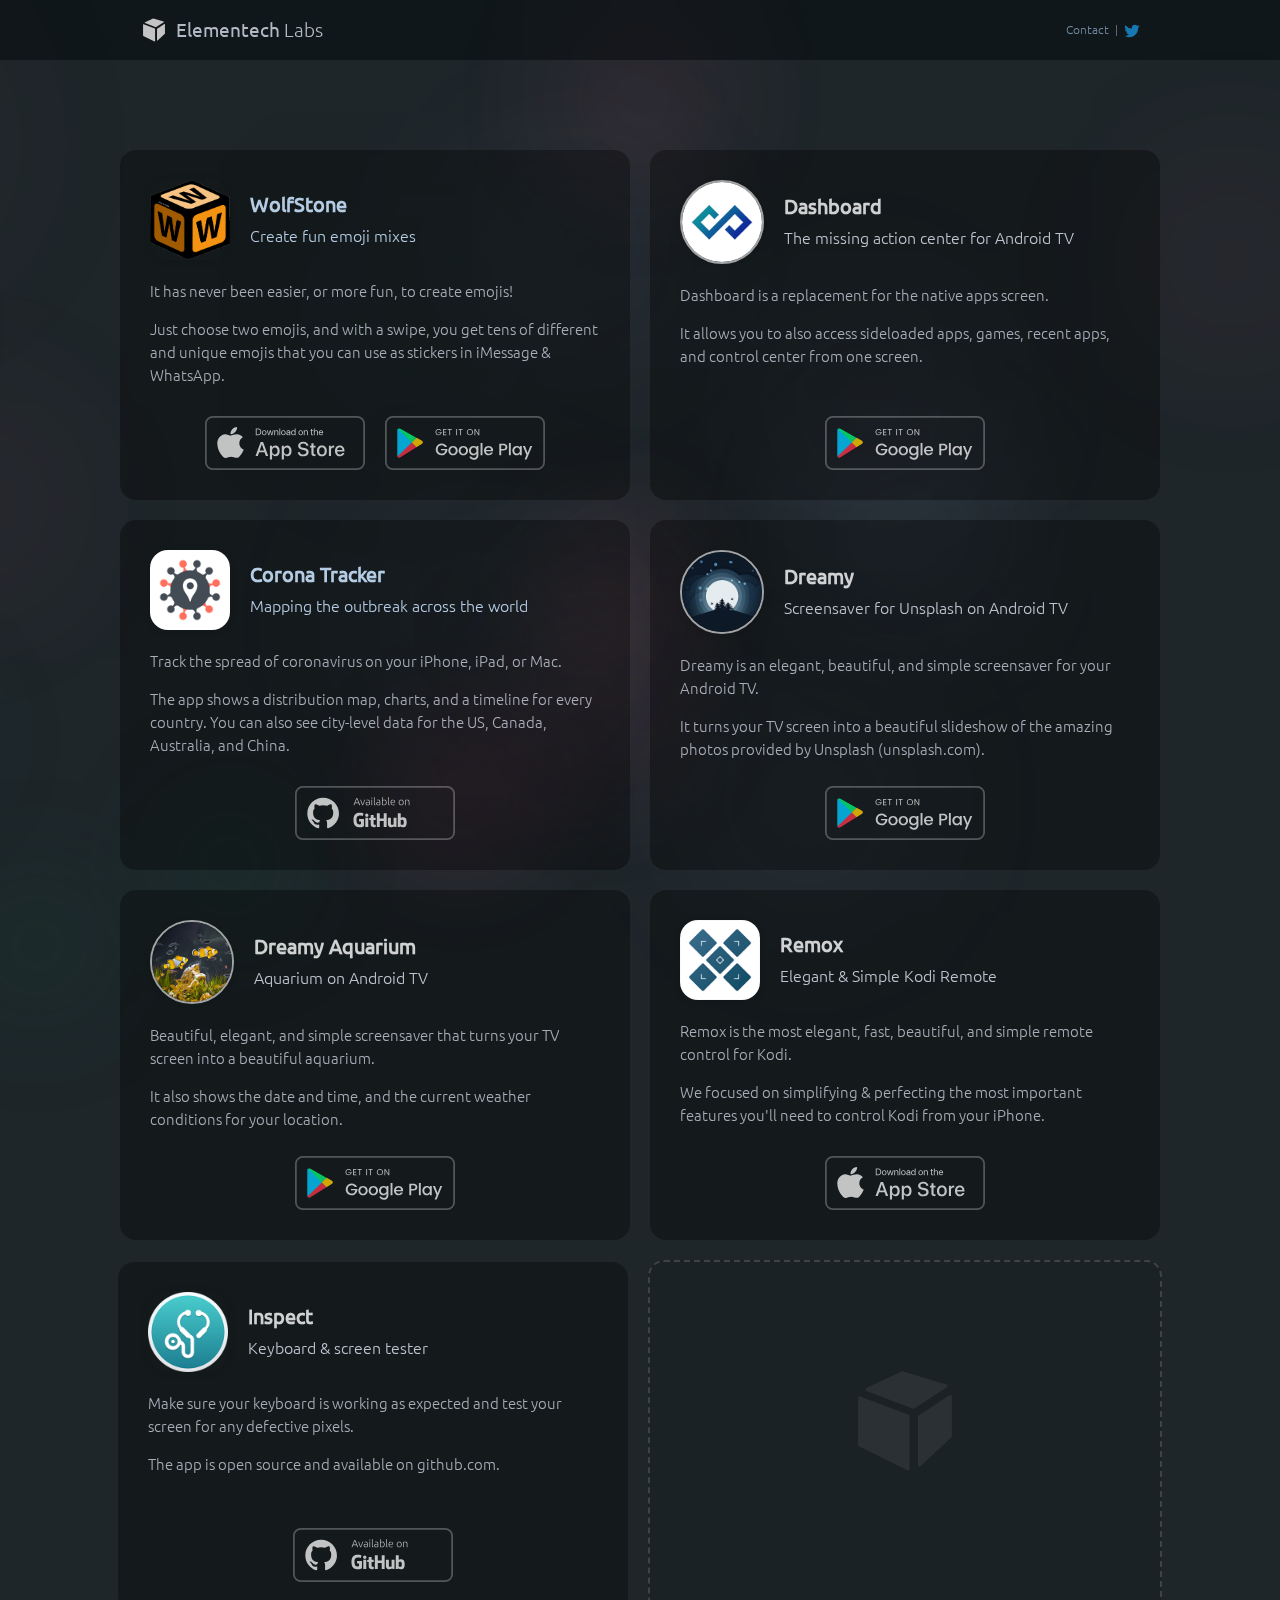
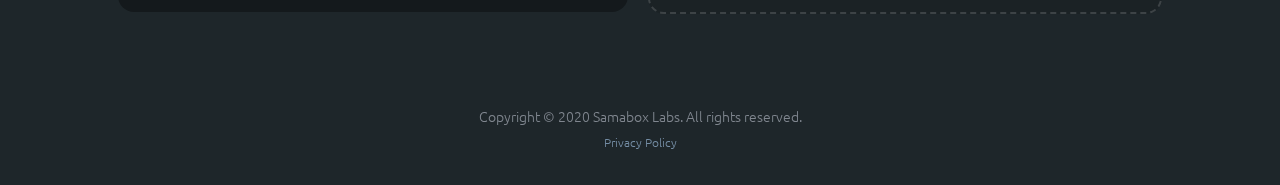
==== index.html @ 10ee75fc "עדכון אתר" ====
<!DOCTYPE html>
<html xmlns="http://www.w3.org/1999/xhtml" lang="en">


<meta http-equiv="content-type" content="text/html;charset=utf-8" />
<head>
	<meta http-equiv="Content-Type" content="text/html; charset=UTF-8">
	<title>Elementech Labs</title>
	<link rel="icon" type="image/png" href="favicon.ico" />
	<link rel="stylesheet" href="styles/main.css" type="text/css">
	<link rel="stylesheet" href="styles/background.css" type="text/css">
	<meta name="keywords" content="samabox, extensions, proxy switchy, ireader, dreamy, remox, remix, dreamy">
	<meta name="description" content="Welcome to Samabox Labs!">
	<meta name="viewport" content="width=device-width, initial-scale=1, maximum-scale=1.0, minimum-scale=1.0">
	<script type="text/javascript">
		function showContactEmail() {
			var emailAddress = "contact#sama".replace("#", "@") + "box.com";
			var contact = document.getElementById("contact");
			contact.textContent = emailAddress;
			contact.removeAttribute("href");
			contact.removeAttribute("onclick");
			return false;
		}
	</script>
	<script async src="https://www.googletagmanager.com/gtag/js?id=UA-159897071-2"></script>
	<script>
		window.dataLayer = window.dataLayer || [];
		function gtag(){dataLayer.push(arguments);}
		gtag('js', new Date());

		gtag('config', 'UA-159897071-2');
	</script>
</head>
<body>
	<div class="background">
		<span></span><span></span><span></span><span></span><span></span><span></span><span></span>
		<span></span><span></span><span></span><span></span><span></span><span></span><span></span>
		<span></span><span></span><span></span><span></span><span></span><span></span>
	</div>

	<div id="main-container">
		<div id="header" class="flex-row">
			<div class="flex-row">
				<a href="index.html" class="title flex-row">
					<img src="images/logo.svg" width="28" alt="logo">
					<span id="title"><b>Elementech</b> Labs</span>
				</a>
				<div class="contact flex-row">
					<a id="contact" href="#" onclick="return showContactEmail();">Contact</a>
					<span class="separator">|</span>
					<a href="https://twitter.com/SamaboxLabs"><img src="images/twitter.svg" width="16" height="16" alt="twitter"></a>
				</div>
			</div>
		</div>
		<div id="main-content">
			<div id="apps" class="flex-row">
				<div class="app flex-column">
					<div class="flex-row">
						<a href="https://remix.samabox.com/">
							<img class="app-icon" src="images/app-icon-wolfstone.png" height="80" alt="app icon">
						</a>
						<div class="app-info flex-column">
							<div class="app-title"><a href="">WolfStone</a></div>
							<div class="app-subtitle"><a href="https://remix.samabox.com/">Create fun emoji mixes</a></div>
						</div>
					</div>
					<div class="app-description">
						<p>It has never been easier, or more fun, to create emojis!</p>
						<p>Just choose two emojis, and with a swipe, you get tens of different and unique emojis that you can use as stickers in iMessage & WhatsApp.</p>
					</div>
					<div class="app-links flex-row">
						<a href="https://apps.apple.com/app/id1482136109">
							<img src="images/app-store.svg" alt="app store"/>
						</a>
						<span class="space"></span>
						<a href="https://play.google.com/store/apps/details?id=com.samabox.remix">
							<img src="images/play-store.svg" alt="play store"/>
						</a>
					</div>
				</div>
				<div class="app flex-column">
					<div class="flex-row">
						<img class="app-icon android" src="images/app-icon-dashboard.png" height="80" alt="app icon">
						<div class="app-info flex-column">
							<div class="app-title">Dashboard</div>
							<div class="app-subtitle">The missing action center for Android TV</div>
						</div>
					</div>
					<div class="app-description">
						<p>Dashboard is a replacement for the native apps screen.</p>
						<p>It allows you to also access sideloaded apps, games, recent apps, and control center from one screen.</p>
					</div>
					<div class="app-links flex-row">
						<a href="https://play.google.com/store/apps/details?id=com.samabox.dashboard">
							<img src="images/play-store.svg" alt="play store"/>
						</a>
					</div>
				</div>
				<div class="app flex-column">
					<div class="flex-row">
						<a href="https://coronatracker.samabox.com/">
							<img class="app-icon" src="images/app-icon-corona.png" height="80" alt="app icon">
						</a>
						<div class="app-info flex-column">
							<div class="app-title"><a href="https://coronatracker.samabox.com/">Corona Tracker</a></div>
							<div class="app-subtitle"><a href="https://coronatracker.samabox.com/">Mapping the outbreak across the world</a></div>
						</div>
					</div>
					<div class="app-description">
						<p>Track the spread of coronavirus on your iPhone, iPad, or Mac.</p>
						<p>The app shows a distribution map, charts, and a timeline for every country.
							You can also see city-level data for the US, Canada, Australia, and China.</p>
					</div>
					<div class="app-links flex-row">
						<a href="https://github.com/MhdHejazi/CoronaTracker/releases/latest">
							<img src="images/github.svg" alt="app store"/>
						</a>
					</div>
				</div>
				<div class="app flex-column">
					<div class="flex-row">
						<img class="app-icon android" src="images/app-icon-dreamy.png" height="80" alt="app icon">
						<div class="app-info flex-column">
							<div class="app-title">Dreamy</div>
							<div class="app-subtitle">Screensaver for Unsplash on Android TV</div>
						</div>
					</div>
					<div class="app-description">
						<p>Dreamy is an elegant, beautiful, and simple screensaver for your Android TV.</p>
						<p>It turns your TV screen into a beautiful slideshow of the amazing photos provided by Unsplash (unsplash.com).</p>
					</div>
					<div class="app-links flex-row">
						<a href="https://play.google.com/store/apps/details?id=com.samabox.dreamy">
							<img src="images/play-store.svg" alt="play store"/>
						</a>
					</div>
				</div>
				<div class="app flex-column">
					<div class="flex-row">
						<img class="app-icon android" src="images/app-icon-dreamy-aqua.png" height="80" alt="app icon">
						<div class="app-info flex-column">
							<div class="app-title">Dreamy Aquarium</div>
							<div class="app-subtitle">Aquarium on Android TV</div>
						</div>
					</div>
					<div class="app-description">
						<p>Beautiful, elegant, and simple screensaver that turns your TV screen into a beautiful aquarium.</p>
						<p>It also shows the date and time, and the current weather conditions for your location.</p>
					</div>
					<div class="app-links flex-row">
						<a href="https://play.google.com/store/apps/details?id=com.samabox.dreamy.aqua">
							<img src="images/play-store.svg" alt="play store"/>
						</a>
					</div>
				</div>
				<div class="app flex-column">
					<div class="flex-row">
						<img class="app-icon" src="images/app-icon-remox.png" height="80" alt="app icon">
						<div class="app-info flex-column">
							<div class="app-title">Remox</div>
							<div class="app-subtitle">Elegant & Simple Kodi Remote</div>
						</div>
					</div>
					<div class="app-description">
						<p>Remox is the most elegant, fast, beautiful, and simple remote control for Kodi.</p>
						<p>We focused on simplifying & perfecting the most important features you'll need to control Kodi from your iPhone.</p>
					</div>
					<div class="app-links flex-row">
						<a href="https://apps.apple.com/app/id1287642609">
							<img src="images/app-store.svg" alt="app store"/>
						</a>
					</div>
				</div>
				<div class="app flex-column">
					<div class="flex-row">
						<img class="app-icon" src="images/app-icon-inspect.png" height="80" alt="app icon">
						<div class="app-info flex-column">
							<div class="app-title">Inspect</div>
							<div class="app-subtitle">Keyboard & screen tester</div>
						</div>
					</div>
					<div class="app-description">
						<p>Make sure your keyboard is working as expected and test your screen for any defective pixels.</p>
						<p>The app is open source and available on github.com.</p>
					</div>
					<div class="app-links flex-row">
						<a href="https://github.com/MhdHejazi/Inspect/releases/latest">
							<img src="images/github.svg" alt="app store"/>
						</a>
					</div>
				</div>
				<div class="app flex-column" style="align-items: center; justify-content: center; border: dashed 2px #888; opacity: 0.3;">
					<img src="images/logo.svg" width="120" alt="logo" style="opacity: 0.3;">
					<p style="visibility: collapse; line-height: 0">A new app entry will be added here soon. Until that time this is a hidden text!</p>
				</div>
			</div>

			<div id="copyright">
				<span>Copyright © 2020 Samabox Labs. All rights reserved.</span>
			</div>
			<div id="footer">
				<a href="privacy/index.html">Privacy Policy</a>
				<!--<span class="separator">|</span>
				<a id="contact" href="#" onclick="return showContactEmail();">Contact</a>
				<span class="separator">|</span>
				<a href="https://twitter.com/SamaboxLabs"><img src="images/twitter.svg" width="16" height="16" alt="twitter"></a>-->
				<!--<span class="separator">|</span>-->
				<!--<a href="./privacy">Terms of Service</a>-->
			</div>
		</div>
	</div>
</body>

<!-- Mirrored from samabox.com/ by HTTrack Website Copier/3.x [XR&CO'2014], Mon, 01 Feb 2021 15:11:57 GMT -->
</html>
---- styles/main.css ----
@font-face {
	font-family: 'Ubuntu';
	font-style: normal;
	font-weight: 400;
	src: url(../fonts/Ubuntu-Regular.ttf) format('truetype');
}
@font-face {
	font-family: 'Ubuntu';
	font-style: normal;
	font-weight: 200;
	src: url(../fonts/Ubuntu-Light.ttf) format('truetype');
}
@media screen and (min-width: 800px) {
	#apps {
		margin: 80px 0 !important;
	}
}

html, body {
	width: 100%;
}
body {
	font-family: Ubuntu, Verdana, sans-serif;
	font-size: 1em;
	font-weight: 200;
	background-color: #10181df0;
	color: #cacfdcd0;
	line-height: 160%;
	margin: 0;
	padding: 0;
}
hr {
	height: 0px;
	border: 0;
	border-top: solid 1px #e0e0e4;
	margin: 15px 0px;
	display: block;
}
h2, h3 {
	color: #9bbbdb;
}
h3 {
	text-transform: uppercase;
}
a {
	text-decoration: none;
	color: #9bbbdb;
}
a:visited {
	color: #b7b7ba;
}
a:hover {
	color: #c4dcf3;
}
#main-container {
	display: flex;
	align-items: center;
	flex-direction: column;
	height: 100%;
	width: 100%;
}
#header {
	position: fixed;
	width: 100%;
	height: 60px;
	background-color: #090a0b90;
	backdrop-filter: saturate(180%) blur(20px);
	-webkit-backdrop-filter: saturate(180%) blur(20px);
	justify-content: center;
	z-index: 100;
}
#header > div, #header > a {
	flex-grow: 1;
	max-width: 1000px;
	padding: 10px;
}
#header a {
	align-items: center;
}
#header > img {
	padding-left: 20px;
}
#title {
	color: #dadfecd0;
	font-size: 1.2em;
	font-weight: 300;
	padding-left: 8px;
}
#header .title {
	flex-grow: 1;
}
#header .contact {
	align-items: center;
	font-size: 0.75em;
	text-align: center;
	opacity: 0.7;
}
#header .contact img {
	vertical-align: middle;
}
#header .contact .separator {
	margin: 0 6px;
}
#main-content {
	margin-top: 60px;
	max-width: 1200px;
}
#privacy-container {
	align-items: start;
	display: flex;
	justify-content: center;
	width: 100%;
}
#privacy-content {
	margin: 3em;
	max-width: 1000px;
}
#links {
	font-size: 1.0em;
}
#links .separator {
	margin: 5px;
}
.flex-row {
	display: flex;
	flex-direction: row;
}
.flex-column {
	display: flex;
	flex-direction: column;
}
#apps {
	flex-wrap: wrap;
	justify-content: center;
	align-items: center;
	margin: 10px 0;
}
.app {
	max-width: 450px;
	height: 290px;
	background-color: #0005;
	border-radius: 16px;
	padding: 30px;
	margin: 10px;
}
.app-icon {
	display: block;
	width: 80px;
	height: 80px;
	border-radius: 18px;
	box-shadow: #0002 0px 1px 10px;
}
.app-icon.android {
	border-radius: 100px;
	border: solid 2px #fff9;
}
.app-info {
	align-items: flex-start;
	justify-content: center;
	padding: 0 20px;
}
.app-title {
	font-size: 1.25em;
	font-weight: bold;
	color: #fffc;
}
.app-title a, .app-subtitle a {
	color: #b4cce3;
}
.app-title a:hover, .app-subtitle a:hover {
	color: #c4dcf3;
}
.app-subtitle {
	margin-top: 6px;
	color: #cacfdcf0;
}
.app-description {
	font-size: 0.95em;
	flex-grow: 1;
	margin-top: 5px;
	line-height: 150%;
}
.app-links {
	justify-content: center;
}
.app-links a {
	line-height: 0;
	flex-grow: 1;
	max-width: 170px;
}
.app-links img {
	display: inline-block;
	margin: 0 5px;
	opacity: 0.8;
	z-index: -1;
}
#copyright {
	font-size: 0.9em;
	text-align: center;
	margin-top: 20px;
	opacity: 0.7;
}
#footer {
	font-size: 0.75em;
	text-align: center;
	opacity: 0.7;
	margin-bottom: 30px;
}
#footer img {
	vertical-align: middle;
}
#footer .separator {
	margin: 5px;
}
.space {
	display: inline-block;
	width: 10px;
}
.space-vertical {
	display: inline-block;
	height: 10px;
}
---- styles/background.css ----
body {
	margin: 0;
	overflow-x: hidden;
}
.background {
	position: fixed;
	top: 0;
	left: 0;
	width: 100%;
	height: 100%;
	/*background: #151f26;*/
	z-index: -1;
}
.background span {
	width: 20vmin;
	height: 20vmin;
	border-radius: 20vmin;
	backface-visibility: hidden;
	position: absolute;
	animation-name: move;
	animation-duration: 100s;
	animation-timing-function: linear;
	animation-iteration-count: infinite;
}
.background span:nth-child(1) {
	opacity: 0.1;
	color: #bbbbff;
	top: 49%;
	left: 92%;
	animation-duration: 137.25s;
	animation-delay: -42.5s;
	transform-origin: -19vw 6vh;
	box-shadow: -40vmin 0 17.261870811vmin;
}
.background span:nth-child(2) {
	opacity: 0.1;
	color: #E45A84;
	top: 19%;
	left: 61%;
	animation-duration: 82.125s;
	animation-delay: -86.2s;
	transform-origin: 14vw 22vh;
	box-shadow: 40vmin 0 20.637126962vmin;
}
.background span:nth-child(3) {
	opacity: 0.1;
	color: #bbbbff;
	top: 2%;
	left: 86%;
	animation-duration: 124.75s;
	animation-delay: -13.3s;
	transform-origin: -10vw 4vh;
	box-shadow: 40vmin 0 14.5931637102vmin;
}
.background span:nth-child(4) {
	opacity: 0.1;
	color: #E45A84;
	top: 26%;
	left: 6%;
	animation-duration: 107.625s;
	animation-delay: -89.9s;
	transform-origin: 25vw 17vh;
	box-shadow: -40vmin 0 19.0461356144vmin;
}
.background span:nth-child(5) {
	opacity: 0.1;
	color: #bbbbff;
	top: 59%;
	left: 2%;
	animation-duration: 131.25s;
	animation-delay: -4.9s;
	transform-origin: 1vw 14vh;
	box-shadow: 40vmin 0 24.1787194148vmin;
}
.background span:nth-child(6) {
	opacity: 0.1;
	color: #E45A84;
	top: 46%;
	left: 19%;
	animation-duration: 70.875s;
	animation-delay: -61.4s;
	transform-origin: -21vw -18vh;
	box-shadow: -40vmin 0 19.5680703212vmin;
}
.background span:nth-child(7) {
	opacity: 0.1;
	color: #bbbbff;
	top: 79%;
	left: 28%;
	animation-duration: 34.375s;
	animation-delay: -64.4s;
	transform-origin: 22vw -13vh;
	box-shadow: 40vmin 0 22.7592933128vmin;
}
.background span:nth-child(8) {
	opacity: 0.1;
	color: #E45A84;
	top: 1%;
	left: 15%;
	animation-duration: 104.625s;
	animation-delay: -3.9s;
	transform-origin: 22vw -18vh;
	box-shadow: 40vmin 0 13.5503254786vmin;
}
.background span:nth-child(9) {
	opacity: 0.1;
	color: #11583C;
	top: 59%;
	left: 67%;
	animation-duration: 149.625s;
	animation-delay: -76.2s;
	transform-origin: -18vw 6vh;
	box-shadow: -40vmin 0 13.303312675vmin;
}
.background span:nth-child(10) {
	opacity: 0.1;
	color: #E45A84;
	top: 55%;
	left: 13%;
	animation-duration: 25.25s;
	animation-delay: -75.3s;
	transform-origin: -3vw -12vh;
	box-shadow: 40vmin 0 10.2588166467vmin;
}
.background span:nth-child(11) {
	opacity: 0.1;
	color: #E45A84;
	top: 6%;
	left: 11%;
	animation-duration: 25.75s;
	animation-delay: -1.4s;
	transform-origin: 13vw -20vh;
	box-shadow: -40vmin 0 28.9805868269vmin;
}
.background span:nth-child(12) {
	opacity: 0.1;
	color: #11583C;
	top: 86%;
	left: 39%;
	animation-duration: 115.875s;
	animation-delay: -60.8s;
	transform-origin: 8vw -15vh;
	box-shadow: -40vmin 0 11.3569338189vmin;
}
.background span:nth-child(13) {
	opacity: 0.1;
	color: #E45A84;
	top: 4%;
	left: 89%;
	animation-duration: 41s;
	animation-delay: -25.1s;
	transform-origin: 10vw -11vh;
	box-shadow: 40vmin 0 29.896261203vmin;
}
.background span:nth-child(14) {
	opacity: 0.1;
	color: #11583C;
	top: 95%;
	left: 24%;
	animation-duration: 74.625s;
	animation-delay: -108.3s;
	transform-origin: -5vw 14vh;
	box-shadow: -40vmin 0 11.6323978836vmin;
}
.background span:nth-child(15) {
	opacity: 0.1;
	color: #E45A84;
	top: 78%;
	left: 57%;
	animation-duration: 57.5s;
	animation-delay: -11.2s;
	transform-origin: 20vw -3vh;
	box-shadow: -40vmin 0 10.2699939134vmin;
}
.background span:nth-child(16) {
	opacity: 0.1;
	color: #bbbbff;
	top: 35%;
	left: 33%;
	animation-duration: 34.25s;
	animation-delay: -34.3s;
	transform-origin: -13vw 16vh;
	box-shadow: 40vmin 0 23.4726028499vmin;
}
.background span:nth-child(17) {
	opacity: 0.1;
	color: #11583C;
	top: 72%;
	left: 13%;
	animation-duration: 157.125s;
	animation-delay: -81.7s;
	transform-origin: -6vw -20vh;
	box-shadow: -40vmin 0 10.9679271742vmin;
}
.background span:nth-child(18) {
	opacity: 0.1;
	color: #11583C;
	top: 25%;
	left: 54%;
	animation-duration: 108.75s;
	animation-delay: -34.2s;
	transform-origin: 24vw -22vh;
	box-shadow: -40vmin 0 27.1120903792vmin;
}
.background span:nth-child(19) {
	opacity: 0.1;
	color: #bbbbff;
	top: 17%;
	left: 10%;
	animation-duration: 24.5s;
	animation-delay: -95.7s;
	transform-origin: -20vw -9vh;
	box-shadow: 40vmin 0 21.7342672773vmin;
}
.background span:nth-child(20) {
	opacity: 0.1;
	color: #E45A84;
	top: 69%;
	left: 68%;
	animation-duration: 144.375s;
	animation-delay: -51.4s;
	transform-origin: -3vw 4vh;
	box-shadow: -40vmin 0 12.6754038855vmin;
}

@keyframes move {
	100% {
		transform: translate3d(0, 0, 1px) rotate(360deg);
	}
}
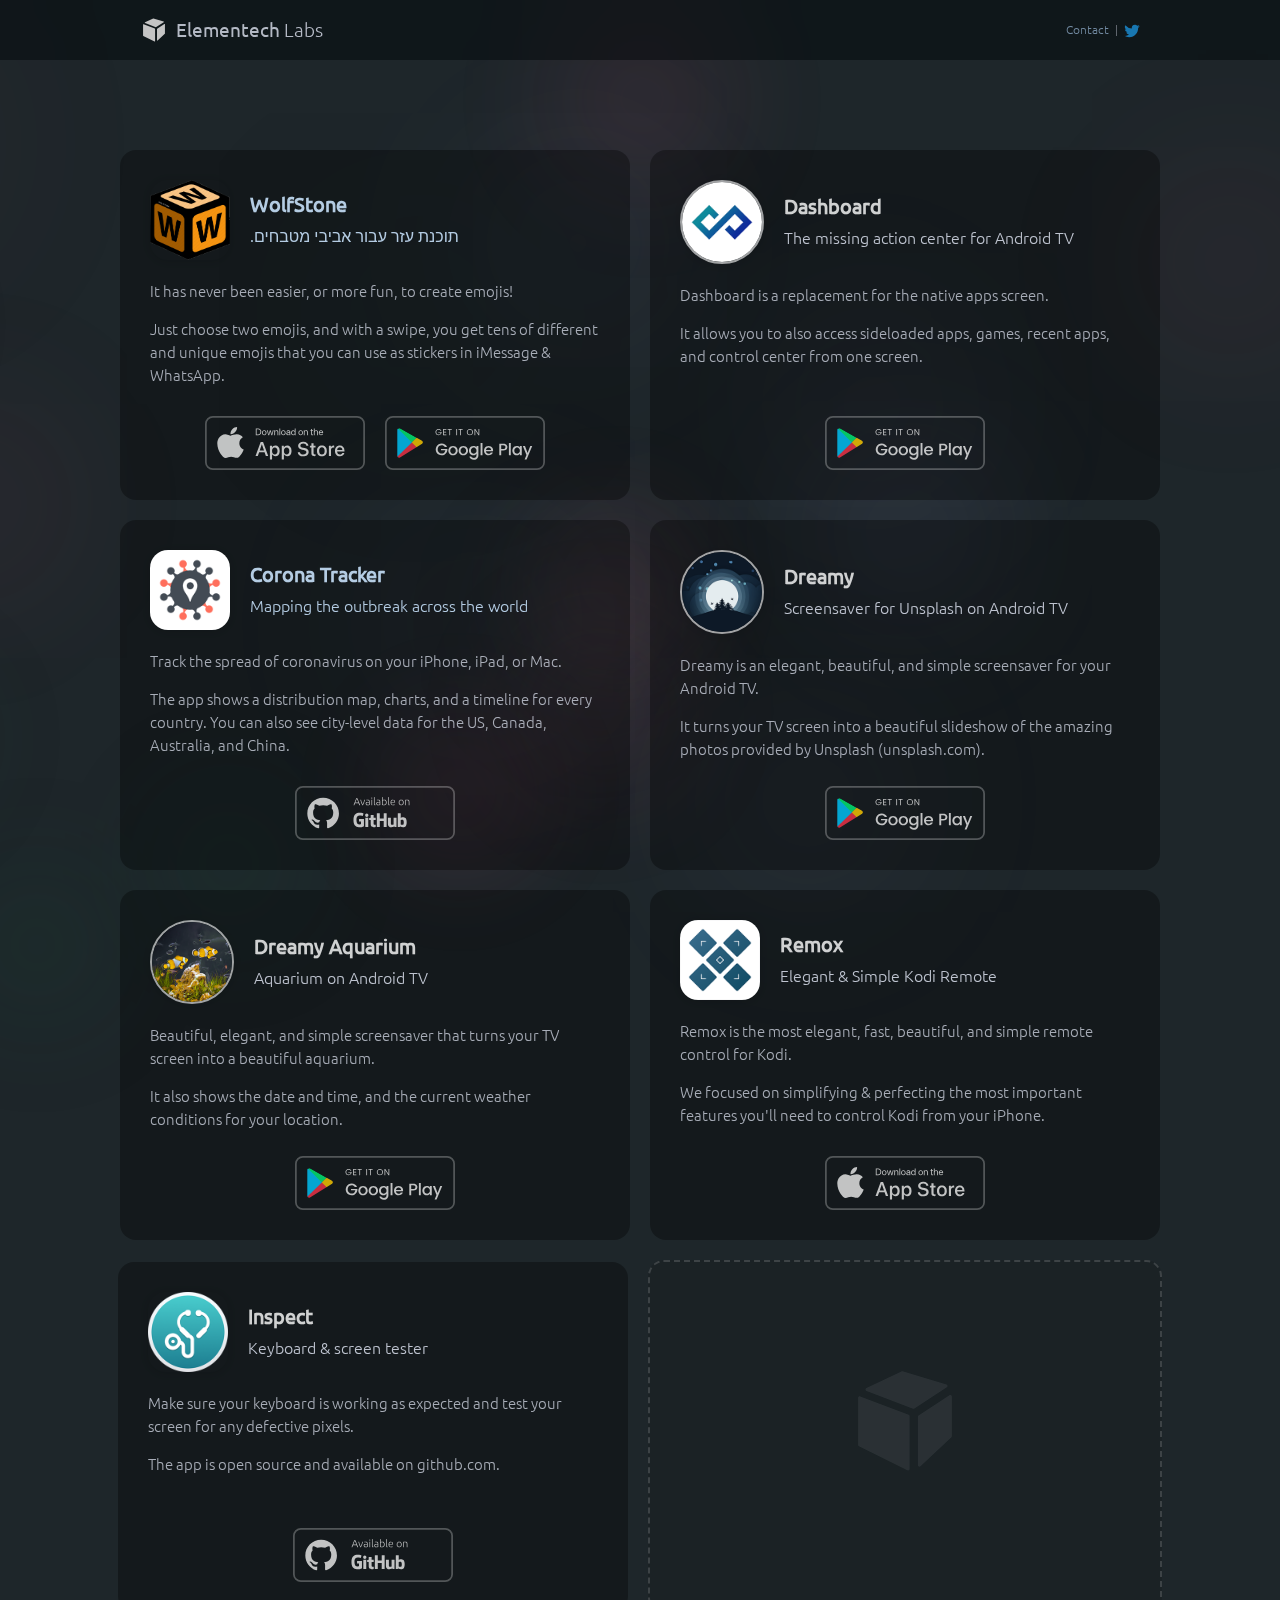
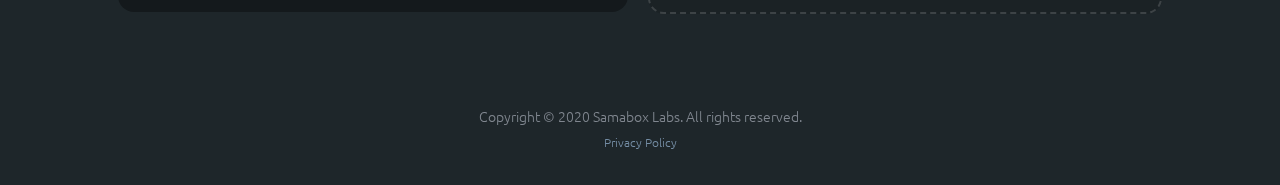
==== commit a10715f8: "Update index.html" ====
--- a/index.html
+++ b/index.html
@@ -61,7 +61,7 @@
 						</a>
 						<div class="app-info flex-column">
 							<div class="app-title"><a href="">WolfStone</a></div>
-							<div class="app-subtitle"><a href="https://remix.samabox.com/">Create fun emoji mixes</a></div>
+							<div class="app-subtitle"><a href="https://remix.samabox.com/">.תוכנת עזר עבור אביבי מטבחים</a></div>
 						</div>
 					</div>
 					<div class="app-description">
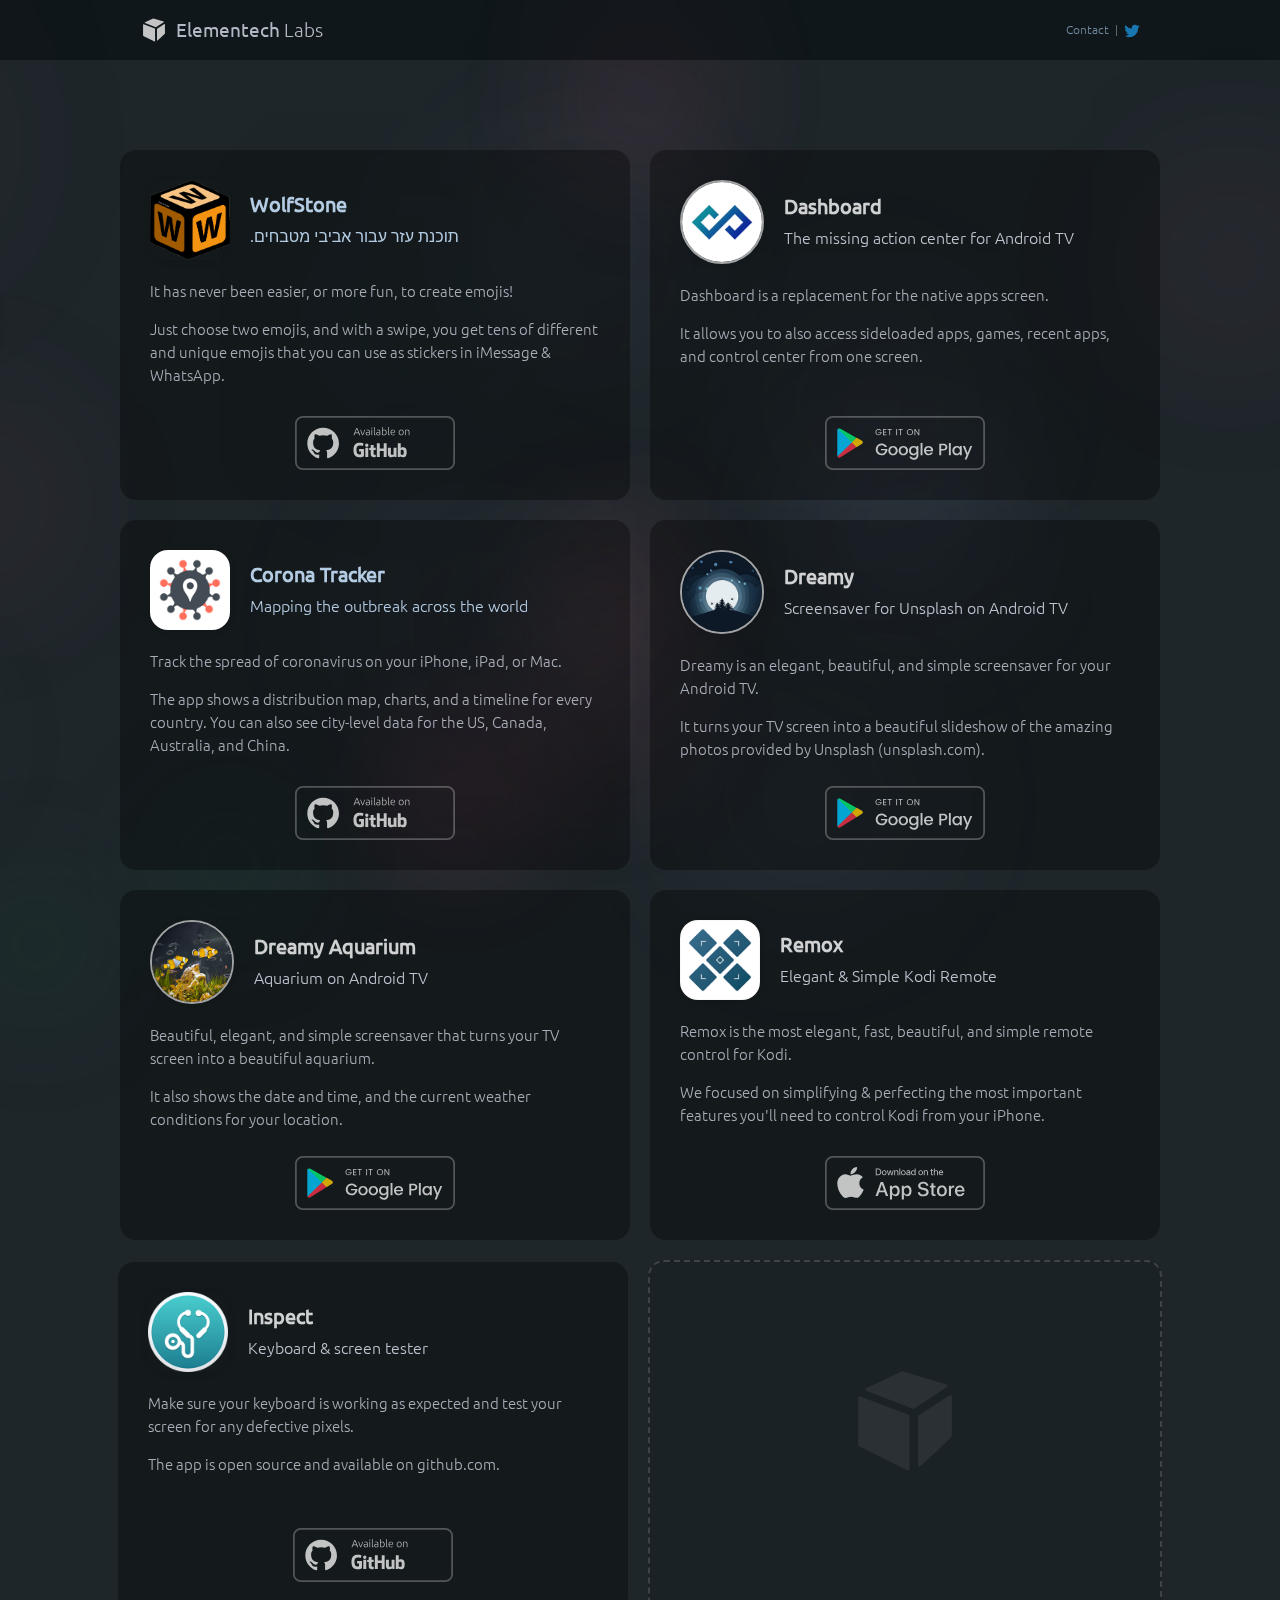
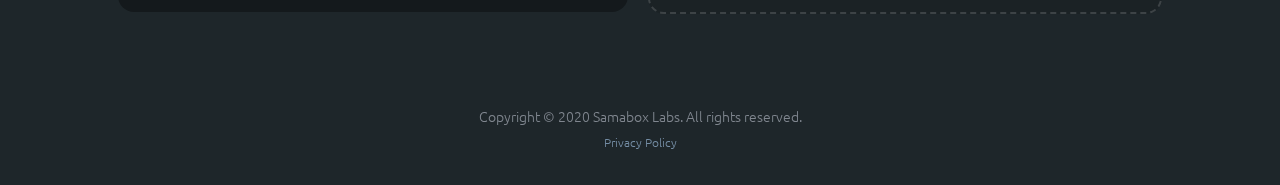
==== commit 12e4b2e3: "Update index.html" ====
--- a/index.html
+++ b/index.html
@@ -69,12 +69,8 @@
 						<p>Just choose two emojis, and with a swipe, you get tens of different and unique emojis that you can use as stickers in iMessage & WhatsApp.</p>
 					</div>
 					<div class="app-links flex-row">
-						<a href="https://apps.apple.com/app/id1482136109">
-							<img src="images/app-store.svg" alt="app store"/>
-						</a>
-						<span class="space"></span>
-						<a href="https://play.google.com/store/apps/details?id=com.samabox.remix">
-							<img src="images/play-store.svg" alt="play store"/>
+						<a href="https://github.com/MhdHejazi/CoronaTracker/releases/latest">
+							<img src="images/github.svg" alt="app store"/>
 						</a>
 					</div>
 				</div>
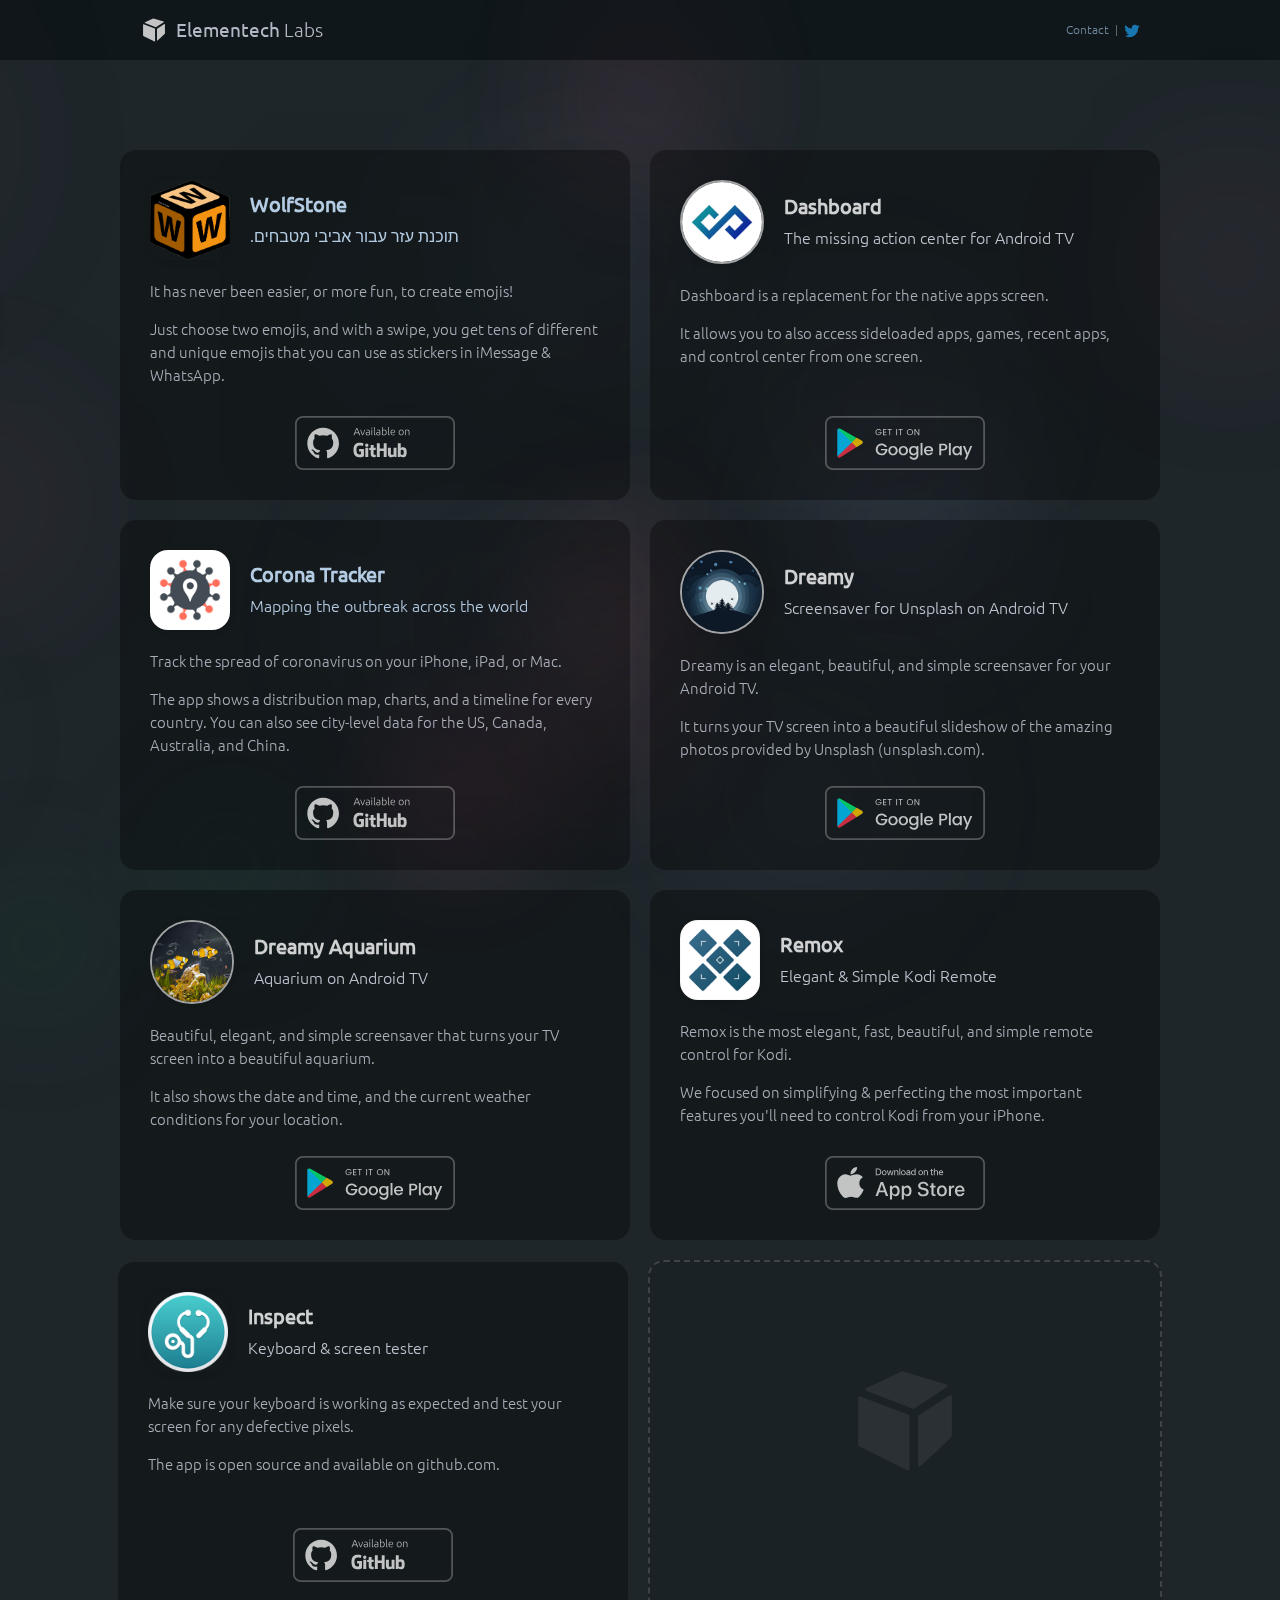
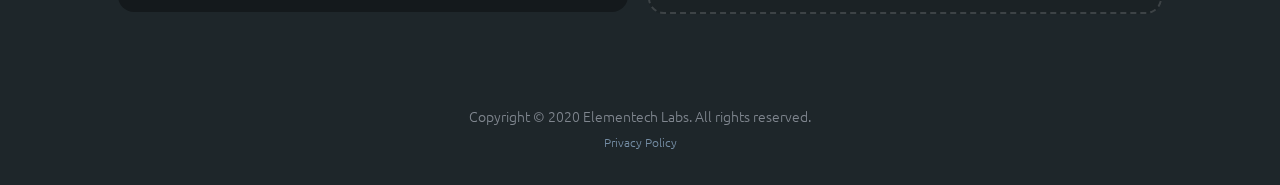
==== commit 1dbf803a: "Update index.html" ====
--- a/index.html
+++ b/index.html
@@ -69,7 +69,7 @@
 						<p>Just choose two emojis, and with a swipe, you get tens of different and unique emojis that you can use as stickers in iMessage & WhatsApp.</p>
 					</div>
 					<div class="app-links flex-row">
-						<a href="https://github.com/MhdHejazi/CoronaTracker/releases/latest">
+						<a href="https://github.com/Avivi-Kitchens/WolfStone-Avivi">
 							<img src="images/github.svg" alt="app store"/>
 						</a>
 					</div>
@@ -192,20 +192,18 @@
 			</div>
 
 			<div id="copyright">
-				<span>Copyright © 2020 Samabox Labs. All rights reserved.</span>
+				<span>Copyright © 2020 Elementech Labs. All rights reserved.</span>
 			</div>
 			<div id="footer">
 				<a href="privacy/index.html">Privacy Policy</a>
 				<!--<span class="separator">|</span>
 				<a id="contact" href="#" onclick="return showContactEmail();">Contact</a>
 				<span class="separator">|</span>
-				<a href="https://twitter.com/SamaboxLabs"><img src="images/twitter.svg" width="16" height="16" alt="twitter"></a>-->
+				<a href=""><img src="images/twitter.svg" width="16" height="16" alt="twitter"></a>-->
 				<!--<span class="separator">|</span>-->
 				<!--<a href="./privacy">Terms of Service</a>-->
 			</div>
 		</div>
 	</div>
 </body>
-
-<!-- Mirrored from samabox.com/ by HTTrack Website Copier/3.x [XR&CO'2014], Mon, 01 Feb 2021 15:11:57 GMT -->
 </html>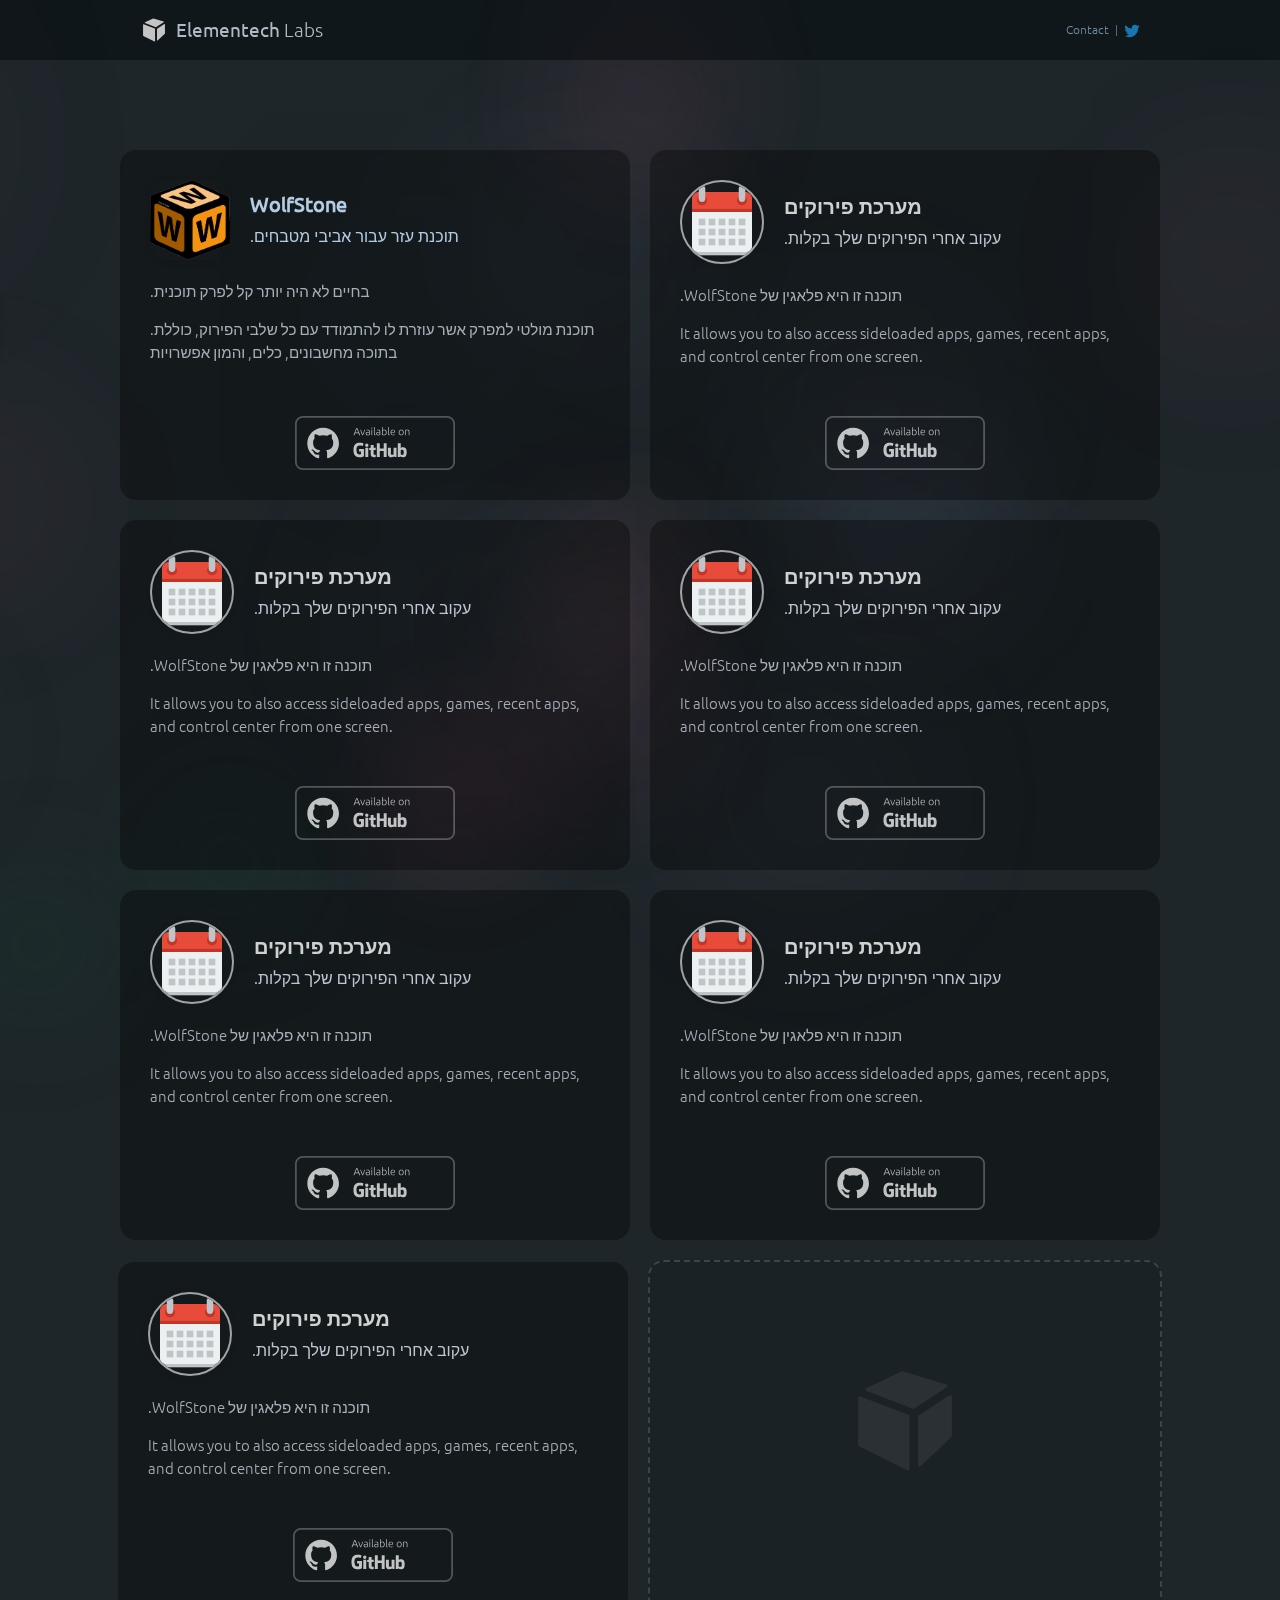
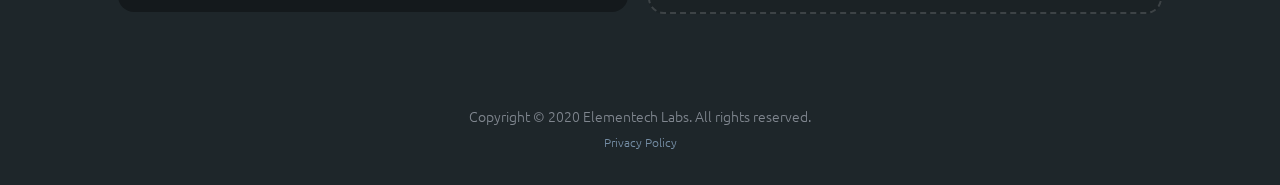
==== commit 8dff10de: "." ====
--- a/index.html
+++ b/index.html
@@ -65,122 +65,119 @@
 						</div>
 					</div>
 					<div class="app-description">
-						<p>It has never been easier, or more fun, to create emojis!</p>
-						<p>Just choose two emojis, and with a swipe, you get tens of different and unique emojis that you can use as stickers in iMessage & WhatsApp.</p>
-					</div>
-					<div class="app-links flex-row">
-						<a href="https://github.com/Avivi-Kitchens/WolfStone-Avivi">
-							<img src="images/github.svg" alt="app store"/>
-						</a>
-					</div>
-				</div>
-				<div class="app flex-column">
-					<div class="flex-row">
-						<img class="app-icon android" src="images/app-icon-dashboard.png" height="80" alt="app icon">
-						<div class="app-info flex-column">
-							<div class="app-title">Dashboard</div>
-							<div class="app-subtitle">The missing action center for Android TV</div>
-						</div>
-					</div>
-					<div class="app-description">
-						<p>Dashboard is a replacement for the native apps screen.</p>
-						<p>It allows you to also access sideloaded apps, games, recent apps, and control center from one screen.</p>
-					</div>
-					<div class="app-links flex-row">
-						<a href="https://play.google.com/store/apps/details?id=com.samabox.dashboard">
-							<img src="images/play-store.svg" alt="play store"/>
-						</a>
-					</div>
-				</div>
-				<div class="app flex-column">
-					<div class="flex-row">
-						<a href="https://coronatracker.samabox.com/">
-							<img class="app-icon" src="images/app-icon-corona.png" height="80" alt="app icon">
-						</a>
-						<div class="app-info flex-column">
-							<div class="app-title"><a href="https://coronatracker.samabox.com/">Corona Tracker</a></div>
-							<div class="app-subtitle"><a href="https://coronatracker.samabox.com/">Mapping the outbreak across the world</a></div>
-						</div>
-					</div>
-					<div class="app-description">
-						<p>Track the spread of coronavirus on your iPhone, iPad, or Mac.</p>
-						<p>The app shows a distribution map, charts, and a timeline for every country.
-							You can also see city-level data for the US, Canada, Australia, and China.</p>
-					</div>
-					<div class="app-links flex-row">
-						<a href="https://github.com/MhdHejazi/CoronaTracker/releases/latest">
-							<img src="images/github.svg" alt="app store"/>
-						</a>
-					</div>
-				</div>
-				<div class="app flex-column">
-					<div class="flex-row">
-						<img class="app-icon android" src="images/app-icon-dreamy.png" height="80" alt="app icon">
-						<div class="app-info flex-column">
-							<div class="app-title">Dreamy</div>
-							<div class="app-subtitle">Screensaver for Unsplash on Android TV</div>
-						</div>
-					</div>
-					<div class="app-description">
-						<p>Dreamy is an elegant, beautiful, and simple screensaver for your Android TV.</p>
-						<p>It turns your TV screen into a beautiful slideshow of the amazing photos provided by Unsplash (unsplash.com).</p>
-					</div>
-					<div class="app-links flex-row">
-						<a href="https://play.google.com/store/apps/details?id=com.samabox.dreamy">
-							<img src="images/play-store.svg" alt="play store"/>
-						</a>
-					</div>
-				</div>
-				<div class="app flex-column">
-					<div class="flex-row">
-						<img class="app-icon android" src="images/app-icon-dreamy-aqua.png" height="80" alt="app icon">
-						<div class="app-info flex-column">
-							<div class="app-title">Dreamy Aquarium</div>
-							<div class="app-subtitle">Aquarium on Android TV</div>
-						</div>
-					</div>
-					<div class="app-description">
-						<p>Beautiful, elegant, and simple screensaver that turns your TV screen into a beautiful aquarium.</p>
-						<p>It also shows the date and time, and the current weather conditions for your location.</p>
-					</div>
-					<div class="app-links flex-row">
-						<a href="https://play.google.com/store/apps/details?id=com.samabox.dreamy.aqua">
-							<img src="images/play-store.svg" alt="play store"/>
-						</a>
-					</div>
-				</div>
-				<div class="app flex-column">
-					<div class="flex-row">
-						<img class="app-icon" src="images/app-icon-remox.png" height="80" alt="app icon">
-						<div class="app-info flex-column">
-							<div class="app-title">Remox</div>
-							<div class="app-subtitle">Elegant & Simple Kodi Remote</div>
-						</div>
-					</div>
-					<div class="app-description">
-						<p>Remox is the most elegant, fast, beautiful, and simple remote control for Kodi.</p>
-						<p>We focused on simplifying & perfecting the most important features you'll need to control Kodi from your iPhone.</p>
-					</div>
-					<div class="app-links flex-row">
-						<a href="https://apps.apple.com/app/id1287642609">
-							<img src="images/app-store.svg" alt="app store"/>
-						</a>
-					</div>
-				</div>
-				<div class="app flex-column">
-					<div class="flex-row">
-						<img class="app-icon" src="images/app-icon-inspect.png" height="80" alt="app icon">
-						<div class="app-info flex-column">
-							<div class="app-title">Inspect</div>
-							<div class="app-subtitle">Keyboard & screen tester</div>
-						</div>
-					</div>
-					<div class="app-description">
-						<p>Make sure your keyboard is working as expected and test your screen for any defective pixels.</p>
-						<p>The app is open source and available on github.com.</p>
-					</div>
-					<div class="app-links flex-row">
-						<a href="https://github.com/MhdHejazi/Inspect/releases/latest">
+						<p>.בחיים לא היה יותר קל לפרק תוכנית</p>
+						<p>.תוכנת מולטי למפרק אשר עוזרת לו להתמודד עם כל שלבי הפירוק, כוללת בתוכה מחשבונים, כלים, והמון אפשרויות</p>
+					</div>
+					<div class="app-links flex-row">
+						<a href="https://github.com/Avivi-Kitchens/WolfStone-Avivi">
+							<img src="images/github.svg" alt="app store"/>
+						</a>
+					</div>
+				</div>
+				<div class="app flex-column">
+					<div class="flex-row">
+						<img class="app-icon android" src="images/calendar.png" alt="app icon">
+						<div class="app-info flex-column">
+							<div class="app-title">מערכת פירוקים</div>
+							<div class="app-subtitle">.עקוב אחרי הפירוקים שלך בקלות</div>
+						</div>
+					</div>
+					<div class="app-description">
+						<p>.WolfStone תוכנה זו היא פלאגין של </p>
+						<p>It allows you to also access sideloaded apps, games, recent apps, and control center from one screen.</p>
+					</div>
+					<div class="app-links flex-row">
+						<a href="https://github.com/Avivi-Kitchens/WolfStone-Avivi">
+							<img src="images/github.svg" alt="app store"/>
+						</a>
+					</div>
+				</div>
+				<div class="app flex-column">
+					<div class="flex-row">
+						<img class="app-icon android" src="images/calendar.png" alt="app icon">
+						<div class="app-info flex-column">
+							<div class="app-title">מערכת פירוקים</div>
+							<div class="app-subtitle">.עקוב אחרי הפירוקים שלך בקלות</div>
+						</div>
+					</div>
+					<div class="app-description">
+						<p>.WolfStone תוכנה זו היא פלאגין של </p>
+						<p>It allows you to also access sideloaded apps, games, recent apps, and control center from one screen.</p>
+					</div>
+					<div class="app-links flex-row">
+						<a href="https://github.com/Avivi-Kitchens/WolfStone-Avivi">
+							<img src="images/github.svg" alt="app store"/>
+						</a>
+					</div>
+				</div>
+				<div class="app flex-column">
+					<div class="flex-row">
+						<img class="app-icon android" src="images/calendar.png" alt="app icon">
+						<div class="app-info flex-column">
+							<div class="app-title">מערכת פירוקים</div>
+							<div class="app-subtitle">.עקוב אחרי הפירוקים שלך בקלות</div>
+						</div>
+					</div>
+					<div class="app-description">
+						<p>.WolfStone תוכנה זו היא פלאגין של </p>
+						<p>It allows you to also access sideloaded apps, games, recent apps, and control center from one screen.</p>
+					</div>
+					<div class="app-links flex-row">
+						<a href="https://github.com/Avivi-Kitchens/WolfStone-Avivi">
+							<img src="images/github.svg" alt="app store"/>
+						</a>
+					</div>
+				</div>
+				<div class="app flex-column">
+					<div class="flex-row">
+						<img class="app-icon android" src="images/calendar.png" alt="app icon">
+						<div class="app-info flex-column">
+							<div class="app-title">מערכת פירוקים</div>
+							<div class="app-subtitle">.עקוב אחרי הפירוקים שלך בקלות</div>
+						</div>
+					</div>
+					<div class="app-description">
+						<p>.WolfStone תוכנה זו היא פלאגין של </p>
+						<p>It allows you to also access sideloaded apps, games, recent apps, and control center from one screen.</p>
+					</div>
+					<div class="app-links flex-row">
+						<a href="https://github.com/Avivi-Kitchens/WolfStone-Avivi">
+							<img src="images/github.svg" alt="app store"/>
+						</a>
+					</div>
+				</div>
+				<div class="app flex-column">
+					<div class="flex-row">
+						<img class="app-icon android" src="images/calendar.png" alt="app icon">
+						<div class="app-info flex-column">
+							<div class="app-title">מערכת פירוקים</div>
+							<div class="app-subtitle">.עקוב אחרי הפירוקים שלך בקלות</div>
+						</div>
+					</div>
+					<div class="app-description">
+						<p>.WolfStone תוכנה זו היא פלאגין של </p>
+						<p>It allows you to also access sideloaded apps, games, recent apps, and control center from one screen.</p>
+					</div>
+					<div class="app-links flex-row">
+						<a href="https://github.com/Avivi-Kitchens/WolfStone-Avivi">
+							<img src="images/github.svg" alt="app store"/>
+						</a>
+					</div>
+				</div>
+				<div class="app flex-column">
+					<div class="flex-row">
+						<img class="app-icon android" src="images/calendar.png" alt="app icon">
+						<div class="app-info flex-column">
+							<div class="app-title">מערכת פירוקים</div>
+							<div class="app-subtitle">.עקוב אחרי הפירוקים שלך בקלות</div>
+						</div>
+					</div>
+					<div class="app-description">
+						<p>.WolfStone תוכנה זו היא פלאגין של </p>
+						<p>It allows you to also access sideloaded apps, games, recent apps, and control center from one screen.</p>
+					</div>
+					<div class="app-links flex-row">
+						<a href="https://github.com/Avivi-Kitchens/WolfStone-Avivi">
 							<img src="images/github.svg" alt="app store"/>
 						</a>
 					</div>
